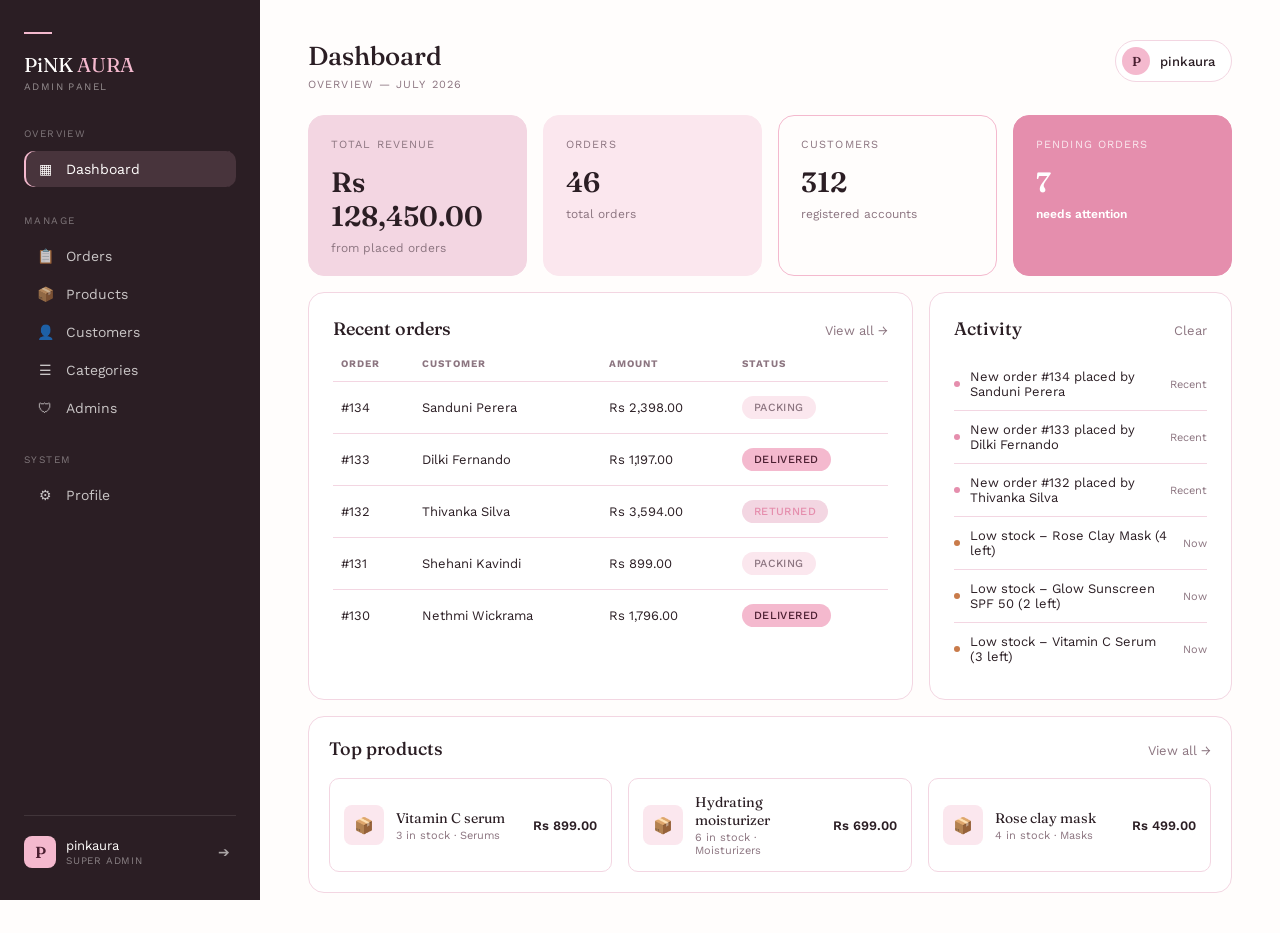
==== admin.html @ 8239e67b "Admin - Dashboard UI design" ====
<!DOCTYPE html>
<html lang="en">

<head>
    <meta charset="UTF-8">
    <meta name="viewport" content="width=device-width, initial-scale=1.0">
    <title>PiNK AURA — Admin Dashboard</title>
    <link rel="preconnect" href="https://fonts.googleapis.com">
    <link rel="preconnect" href="https://fonts.gstatic.com" crossorigin>
    <link
        href="https://fonts.googleapis.com/css2?family=Fraunces:ital,wght@0,400;0,500;0,600;1,400&family=Work+Sans:wght@400;500;600&display=swap"
        rel="stylesheet">
    <link rel="stylesheet" href="assets/css/style.css">
    <link rel="stylesheet" href="assets/css/admin.css">
</head>

<body class="admin-body">

    <div class="admin-layout">

        <!-- SIDEBAR -->
        <aside class="admin-sidebar">
            <div class="admin-brand">
                <span class="admin-mark"></span>
                <div class="admin-logo">PiNK <span>AURA</span></div>
                <div class="admin-logo-sub">Admin panel</div>
            </div>

            <nav class="admin-nav">
                <div class="admin-nav-group">
                    <p class="admin-nav-label">Overview</p>
                    <a href="admin.html" class="admin-nav-link active">
                        <span class="admin-nav-icon">&#9638;</span> Dashboard
                    </a>
                </div>

                <div class="admin-nav-group">
                    <p class="admin-nav-label">Manage</p>
                    <a href="#" class="admin-nav-link">
                        <span class="admin-nav-icon">&#128203;</span> Orders
                    </a>
                    <a href="#" class="admin-nav-link">
                        <span class="admin-nav-icon">&#128230;</span> Products
                    </a>
                    <a href="#" class="admin-nav-link">
                        <span class="admin-nav-icon">&#128100;</span> Customers
                    </a>
                    <a href="#" class="admin-nav-link">
                        <span class="admin-nav-icon">&#9776;</span> Categories
                    </a>
                    <a href="#" class="admin-nav-link">
                        <span class="admin-nav-icon">&#128737;</span> Admins
                    </a>
                </div>

                <div class="admin-nav-group">
                    <p class="admin-nav-label">System</p>
                    <a href="my-profile.html" class="admin-nav-link">
                        <span class="admin-nav-icon">&#9881;</span> Profile
                    </a>
                </div>
            </nav>

            <div class="admin-user">
                <div class="admin-avatar">P</div>
                <div class="admin-user-info">
                    <p class="admin-user-name">pinkaura</p>
                    <p class="admin-user-role">Super admin</p>
                </div>
                <button class="admin-logout" aria-label="Log out">&#10132;</button>
            </div>
        </aside>

        <!-- MAIN -->
        <main class="admin-main">

            <header class="admin-header">
                <div>
                    <h1 class="admin-title">Dashboard</h1>
                    <p class="admin-subtitle">Overview &mdash; July 2026</p>
                </div>
                <div class="admin-chip">
                    <span class="admin-chip-avatar">P</span>
                    <span class="admin-chip-name">pinkaura</span>
                </div>
            </header>

            <!-- STAT CARDS -->
            <section class="admin-stats">
                <div class="admin-stat-card admin-stat-revenue">
                    <p class="admin-stat-label">Total revenue</p>
                    <p class="admin-stat-value">Rs 128,450.00</p>
                    <p class="admin-stat-note">from placed orders</p>
                </div>
                <div class="admin-stat-card admin-stat-orders">
                    <p class="admin-stat-label">Orders</p>
                    <p class="admin-stat-value">46</p>
                    <p class="admin-stat-note">total orders</p>
                </div>
                <div class="admin-stat-card admin-stat-customers">
                    <p class="admin-stat-label">Customers</p>
                    <p class="admin-stat-value">312</p>
                    <p class="admin-stat-note">registered accounts</p>
                </div>
                <div class="admin-stat-card admin-stat-pending">
                    <p class="admin-stat-label">Pending orders</p>
                    <p class="admin-stat-value">7</p>
                    <p class="admin-stat-note admin-stat-note-alert">needs attention</p>
                </div>
            </section>

            <!-- ORDERS + ACTIVITY -->
            <section class="admin-panels">

                <div class="admin-panel admin-panel-orders">
                    <div class="admin-panel-head">
                        <h2>Recent orders</h2>
                        <a href="#" class="link">View all &rarr;</a>
                    </div>
                    <table class="admin-table">
                        <thead>
                            <tr>
                                <th>Order</th>
                                <th>Customer</th>
                                <th>Amount</th>
                                <th>Status</th>
                            </tr>
                        </thead>
                        <tbody>
                            <tr>
                                <td>#134</td>
                                <td>Sanduni Perera</td>
                                <td>Rs 2,398.00</td>
                                <td><span class="admin-badge admin-badge-packing">Packing</span></td>
                            </tr>
                            <tr>
                                <td>#133</td>
                                <td>Dilki Fernando</td>
                                <td>Rs 1,197.00</td>
                                <td><span class="admin-badge admin-badge-delivered">Delivered</span></td>
                            </tr>
                            <tr>
                                <td>#132</td>
                                <td>Thivanka Silva</td>
                                <td>Rs 3,594.00</td>
                                <td><span class="admin-badge admin-badge-returned">Returned</span></td>
                            </tr>
                            <tr>
                                <td>#131</td>
                                <td>Shehani Kavindi</td>
                                <td>Rs 899.00</td>
                                <td><span class="admin-badge admin-badge-packing">Packing</span></td>
                            </tr>
                            <tr>
                                <td>#130</td>
                                <td>Nethmi Wickrama</td>
                                <td>Rs 1,796.00</td>
                                <td><span class="admin-badge admin-badge-delivered">Delivered</span></td>
                            </tr>
                        </tbody>
                    </table>
                </div>

                <div class="admin-panel admin-panel-activity">
                    <div class="admin-panel-head">
                        <h2>Activity</h2>
                        <a href="#" class="link">Clear</a>
                    </div>
                    <ul class="admin-activity-list">
                        <li><span class="admin-dot"></span> New order #134 placed by Sanduni Perera <span
                                class="admin-time">Recent</span></li>
                        <li><span class="admin-dot"></span> New order #133 placed by Dilki Fernando <span
                                class="admin-time">Recent</span></li>
                        <li><span class="admin-dot"></span> New order #132 placed by Thivanka Silva <span
                                class="admin-time">Recent</span></li>
                        <li><span class="admin-dot admin-dot-alert"></span> Low stock &ndash; Rose Clay Mask (4 left)
                            <span class="admin-time">Now</span></li>
                        <li><span class="admin-dot admin-dot-alert"></span> Low stock &ndash; Glow Sunscreen SPF 50 (2
                            left) <span class="admin-time">Now</span></li>
                        <li><span class="admin-dot admin-dot-alert"></span> Low stock &ndash; Vitamin C Serum (3 left)
                            <span class="admin-time">Now</span></li>
                    </ul>
                </div>

            </section>

            <!-- TOP PRODUCTS -->
            <section class="admin-panel admin-panel-top-products" style="padding: 20px;">
                <div class="admin-panel-head">
                    <h2>Top products</h2>
                    <a href="#" class="link">View all &rarr;</a>
                </div>
                <div class="admin-top-products-row">
                    <div class="admin-top-product">
                        <div class="admin-thumb">&#128230;</div>
                        <div>
                            <p class="admin-tp-name">Vitamin C serum</p>
                            <p class="admin-tp-meta">3 in stock &middot; Serums</p>
                        </div>
                        <p class="admin-tp-price">Rs 899.00</p>
                    </div>
                    <div class="admin-top-product">
                        <div class="admin-thumb">&#128230;</div>
                        <div>
                            <p class="admin-tp-name">Hydrating moisturizer</p>
                            <p class="admin-tp-meta">6 in stock &middot; Moisturizers</p>
                        </div>
                        <p class="admin-tp-price">Rs 699.00</p>
                    </div>
                    <div class="admin-top-product">
                        <div class="admin-thumb">&#128230;</div>
                        <div>
                            <p class="admin-tp-name">Rose clay mask</p>
                            <p class="admin-tp-meta">4 in stock &middot; Masks</p>
                        </div>
                        <p class="admin-tp-price">Rs 499.00</p>
                    </div>
                </div>
            </section>

        </main>
    </div>

</body>

</html>
---- assets/css/style.css ----
/* ---------- DESIGN TOKENS (locked — do not change) ---------- */
:root {
    --font-display: 'Fraunces', serif;
    /* headlines, category names, product names */
    --font-body: 'Work Sans', sans-serif;
    /* body copy, labels, UI */

    --color-primary: #F4B9CE;
    /* core brand pink */
    --color-primary-strong: #E58EAD;
    /* deeper pink, hover/active */
    --color-secondary: #FBE7EE;
    /* pale blush, hover fills */
    --color-tertiary: #F3D6E2;
    /* dusty pink, borders/dividers */
    --color-background: #FFFDFC;
    /* near-white page bg */
    --color-surface: #FFFFFF;
    /* card surfaces */

    --color-text-primary: #2B1E24;
    --color-text-secondary: #8C7580;
    --color-text-on-primary: #4A1E30;

    /* -- layout helpers, not brand colors -- */
    --radius-card: 16px;
    --radius-pill: 999px;
    --radius-input: 10px;
}

/* ---------- RESET / BASE ---------- */
* {
    box-sizing: border-box;
}

html {
    scroll-behavior: smooth;
}

body {
    margin: 0;
    background: var(--color-background);
    color: var(--color-text-primary);
    font-family: var(--font-body);
    -webkit-font-smoothing: antialiased;
}

img {
    display: block;
    max-width: 100%;
}

a {
    color: inherit;
    text-decoration: none;
}

button {
    font-family: var(--font-body);
}

.wrap {
    max-width: 1200px;
    margin: 0 auto;
    padding: 0 40px;
}

section {
    padding: 64px 0;
}

/* ---------- TYPOGRAPHY ---------- */
h1,
h2,
h3 {
    font-family: var(--font-display);
    font-weight: 500;
    margin: 0;
}

.eyebrow {
    font-size: 12px;
    letter-spacing: 0.12em;
    text-transform: uppercase;
    color: var(--color-primary-strong);
    font-weight: 500;
    margin: 0 0 14px;
}

.section-title {
    font-family: var(--font-display);
    font-weight: 500;
    font-size: 28px;
    text-align: center;
    margin: 0 0 40px;
}

/* ---------- LINKS ---------- */
.link {
    font-size: 13px;
    color: var(--color-text-secondary);
}

.link:hover {
    color: var(--color-text-primary);
}

/* ---------- BUTTONS ---------- */
.btn {
    display: inline-flex;
    align-items: center;
    gap: 8px;
    font-family: var(--font-body);
    font-size: 14px;
    font-weight: 500;
    padding: 13px 26px;
    border-radius: var(--radius-pill);
    border: 1px solid var(--color-text-primary);
    background: var(--color-text-primary);
    color: #fff;
    cursor: pointer;
    transition: opacity .15s ease;
}

.btn:hover {
    opacity: 0.88;
}

.btn.outline {
    background: transparent;
    color: var(--color-text-primary);
    border: 1px solid var(--color-tertiary);
}

.btn.outline:hover {
    background: var(--color-secondary);
    opacity: 1;
}

.btn.small {
    padding: 9px 18px;
    font-size: 13px;
}

/* ---------- INPUTS & FORM FIELDS ---------- */
input[type="text"],
input[type="search"],
input[type="email"],
input[type="password"],
textarea,
select {
    width: 100%;
    font-family: var(--font-body);
    font-size: 14px;
    color: var(--color-text-primary);
    background: var(--color-surface);
    border: 1px solid var(--color-tertiary);
    border-radius: var(--radius-input);
    padding: 11px 16px;
    outline: none;
    transition: border-color .15s ease;
}

input::placeholder,
textarea::placeholder {
    color: var(--color-text-secondary);
}

input:focus,
textarea:focus,
select:focus {
    border-color: var(--color-primary-strong);
}

label {
    display: block;
    font-size: 12px;
    font-weight: 500;
    color: var(--color-text-secondary);
    margin-bottom: 6px;
}

/* Search bar component — used in nav and shop/category filter rows */
.search-bar {
    display: flex;
    align-items: center;
    gap: 10px;
    background: var(--color-surface);
    border: 1px solid var(--color-tertiary);
    border-radius: var(--radius-pill);
    padding: 8px 16px;
    max-width: 320px;
}

.search-bar .icon {
    font-size: 14px;
    color: var(--color-text-secondary);
    flex-shrink: 0;
}

.search-bar input {
    border: none;
    background: transparent;
    padding: 4px 0;
    flex: 1;
}

.search-bar input:focus {
    border: none;
}

/* ---------- PILLS / TAGS ---------- */
.pill {
    display: inline-flex;
    align-items: center;
    font-size: 12px;
    font-weight: 500;
    padding: 6px 14px;
    border-radius: var(--radius-pill);
    border: 1px solid var(--color-tertiary);
    color: var(--color-text-secondary);
    background: var(--color-surface);
}

.pill.active {
    border-color: var(--color-primary-strong);
    color: var(--color-text-on-primary);
    background: var(--color-secondary);
}

/* ---------- HEADER / NAV (shared across all pages) ---------- */
nav.top {
    display: flex;
    align-items: center;
    justify-content: space-between;
    padding: 22px 40px;
    border-bottom: 1px solid var(--color-tertiary);
    background: var(--color-background);
}

.logo {
    font-family: var(--font-display);
    font-size: 22px;
}

.logo span {
    color: var(--color-primary-strong);
}

.nav-links {
    display: flex;
    gap: 32px;
    font-size: 14px;
}

.nav-links a.active {
    border-bottom: 2px solid var(--color-primary-strong);
    padding-bottom: 4px;
}

.nav-icons {
    display: flex;
    align-items: center;
    gap: 20px;
}

.icon-btn {
    width: 34px;
    height: 34px;
    border-radius: 50%;
    display: flex;
    align-items: center;
    justify-content: center;
    border: 1px solid var(--color-tertiary);
    font-size: 14px;
    position: relative;
    background: none;
    cursor: pointer;
    color: var(--color-text-primary);
}

.icon-btn:hover {
    background: var(--color-secondary);
}

.cart-count {
    position: absolute;
    top: -4px;
    right: -4px;
    background: var(--color-text-primary);
    color: #fff;
    font-size: 9px;
    width: 16px;
    height: 16px;
    border-radius: 50%;
    display: flex;
    align-items: center;
    justify-content: center;
}

/* ---------- FOOTER (shared across all pages) ---------- */
footer {
    border-top: 1px solid var(--color-tertiary);
    padding: 40px 0;
    text-align: center;
    font-size: 12px;
    color: var(--color-text-secondary);
}

footer .logo {
    margin-bottom: 8px;
}

/* ---------- SHARED RESPONSIVE RULES ---------- */
@media (max-width:900px) {
    .wrap {
        padding: 0 20px;
    }

    .nav-links {
        display: none;
    }
}
---- assets/css/admin.css ----
.admin-body{
  background:var(--color-background);
}

.admin-layout{
  display:block; 
}

/* ---------- SIDEBAR ---------- */
.admin-sidebar{
  position:fixed;
  top:0;left:0;bottom:0;
  width:260px;
  overflow-y:auto;
  background:var(--color-text-primary);
  color:var(--color-background);
  display:flex;
  flex-direction:column;
  padding:32px 24px;
  z-index:10;
}

.admin-brand{margin-bottom:36px;}
.admin-mark{
  display:block;
  width:28px;height:2px;
  background:var(--color-primary);
  margin-bottom:18px;
}
.admin-logo{
  font-family:var(--font-display);
  font-size:20px;
  color:var(--color-background);
}
.admin-logo span{color:var(--color-primary);}
.admin-logo-sub{
  font-size:10px;
  letter-spacing:0.14em;
  text-transform:uppercase;
  color:rgba(255,253,252,0.5);
  margin-top:4px;
}

.admin-nav{flex:1;}
.admin-nav-group{margin-bottom:28px;}
.admin-nav-label{
  font-size:10px;
  letter-spacing:0.14em;
  text-transform:uppercase;
  color:rgba(255,253,252,0.4);
  margin:0 0 12px;
}
.admin-nav-link{
  display:flex;align-items:center;gap:12px;
  font-size:14px;
  color:rgba(255,253,252,0.75);
  padding:10px 12px;
  border-radius:var(--radius-input);
  margin-bottom:2px;
  transition:background .15s ease, color .15s ease;
}
.admin-nav-icon{font-size:14px;width:18px;text-align:center;flex-shrink:0;}
.admin-nav-link:hover{
  background:rgba(255,253,252,0.06);
  color:var(--color-background);
}
.admin-nav-link.active{
  background:rgba(244,185,206,0.14);
  color:var(--color-background);
  box-shadow:inset 2px 0 0 var(--color-primary);
}

.admin-user{
  display:flex;align-items:center;gap:10px;
  padding-top:20px;
  border-top:1px solid rgba(255,253,252,0.1);
}
.admin-avatar{
  width:32px;height:32px;border-radius:8px;
  background:var(--color-primary);
  color:var(--color-text-on-primary);
  font-family:var(--font-display);font-weight:600;
  display:flex;align-items:center;justify-content:center;
  flex-shrink:0;
}
.admin-user-info{flex:1;}
.admin-user-name{font-size:13px;margin:0;color:var(--color-background);}
.admin-user-role{
  font-size:10px;letter-spacing:0.08em;text-transform:uppercase;
  margin:2px 0 0;color:rgba(255,253,252,0.45);
}
.admin-logout{
  background:none;border:none;color:rgba(255,253,252,0.6);
  cursor:pointer;font-size:14px;
}
.admin-logout:hover{color:var(--color-primary);}

/* ---------- MAIN ---------- */
.admin-main{
  margin-left:260px;
  padding:40px 48px;
}

.admin-main section{
  padding:0;
}

.admin-header{
  display:flex;align-items:flex-start;justify-content:space-between;
  margin-bottom:24px;
}
.admin-title{font-size:26px;}
.admin-subtitle{
  font-size:11px;letter-spacing:0.1em;text-transform:uppercase;
  color:var(--color-text-secondary);margin:6px 0 0;
}
.admin-chip{
  display:flex;align-items:center;gap:10px;
  background:var(--color-surface);
  border:1px solid var(--color-tertiary);
  border-radius:var(--radius-pill);
  padding:6px 16px 6px 6px;
}
.admin-chip-avatar{
  width:28px;height:28px;border-radius:50%;
  background:var(--color-primary);
  color:var(--color-text-on-primary);
  font-family:var(--font-display);font-weight:600;font-size:13px;
  display:flex;align-items:center;justify-content:center;
}
.admin-chip-name{font-size:13px;font-weight:500;}

.admin-header-actions{display:flex;gap:12px;}

/* ---------- STAT CARDS ---------- */
.admin-stats{
  display:grid;grid-template-columns:repeat(4, 1fr);gap:16px;
  margin-bottom:16px;
}
.admin-stat-card{
  background:var(--color-surface);
  border:1px solid var(--color-tertiary);
  border-radius:var(--radius-card);
  padding:22px 22px 20px;
}
.admin-stat-label{
  font-size:11px;letter-spacing:0.1em;text-transform:uppercase;
  color:var(--color-text-secondary);margin:0 0 14px;
}
.admin-stat-value{
  font-family:var(--font-display);font-size:28px;font-weight:600;
  margin:0 0 8px;
}
.admin-stat-note{font-size:12px;color:var(--color-text-secondary);margin:0;}
.admin-stat-note-alert{color:var(--color-primary-strong);font-weight:500;}

.admin-stat-revenue{
  background:var(--color-tertiary);
  border-color:var(--color-tertiary);
}
.admin-stat-orders{
  background:var(--color-secondary);
  border-color:var(--color-secondary);
}
.admin-stat-customers{
  background:var(--color-background);
  border:1px solid var(--color-primary);
}
.admin-stat-pending{
  background:var(--color-primary-strong);
  border-color:var(--color-primary-strong);
  color:#fff;
}
.admin-stat-pending .admin-stat-label,
.admin-stat-pending .admin-stat-note{color:rgba(255,255,255,0.8);}
.admin-stat-pending .admin-stat-note-alert{color:#fff;font-weight:600;}

/* ---------- PANELS (orders + activity) ---------- */
.admin-panels{
  display:grid;grid-template-columns:2fr 1fr;gap:16px;
  margin-bottom:16px;
}
.admin-panel{
  background:var(--color-surface);
  border:1px solid var(--color-tertiary);
  border-radius:var(--radius-card);
  padding:24px;
}
.admin-panel-head{
  display:flex;align-items:baseline;justify-content:space-between;
  margin-bottom:18px;
}
.admin-panel-head h2{font-size:18px;}

/* ---------- TABLE ---------- */
.admin-table{width:100%;border-collapse:collapse;font-size:13px;}
.admin-table th{
  text-align:left;
  font-size:10px;letter-spacing:0.1em;text-transform:uppercase;
  color:var(--color-text-secondary);
  padding:0 8px 12px;
  border-bottom:1px solid var(--color-tertiary);
}
.admin-table td{
  padding:14px 8px;
  border-bottom:1px solid var(--color-tertiary);
}
.admin-table tr:last-child td{border-bottom:none;}

/* ---------- STATUS BADGES ---------- */
.admin-badge{
  display:inline-block;
  font-size:11px;font-weight:500;letter-spacing:0.04em;text-transform:uppercase;
  padding:5px 12px;border-radius:var(--radius-pill);
}
.admin-badge-packing{background:var(--color-secondary);color:var(--color-text-secondary);}
.admin-badge-delivered{background:var(--color-primary);color:var(--color-text-on-primary);}
.admin-badge-returned{background:var(--color-tertiary);color:var(--color-primary-strong);}

/* ---------- ACTIVITY FEED ---------- */
.admin-activity-list{list-style:none;margin:0;padding:0;}
.admin-activity-list li{
  display:flex;align-items:center;gap:10px;
  font-size:13px;padding:11px 0;
  border-bottom:1px solid var(--color-tertiary);
}
.admin-activity-list li:last-child{border-bottom:none;}
.admin-dot{
  width:6px;height:6px;border-radius:50%;
  background:var(--color-primary-strong);flex-shrink:0;
}
.admin-dot-alert{background:#C97B4A;} /* muted amber, alert-only accent */
.admin-time{
  margin-left:auto;font-size:11px;color:var(--color-text-secondary);flex-shrink:0;
}

/* ---------- TOP PRODUCTS ---------- */
.admin-panel-top-products{margin-top:0;}
.admin-top-products-row{
  display:grid;grid-template-columns:repeat(3, 1fr);gap:16px;
}
.admin-top-product{
  display:flex;align-items:center;gap:12px;
  padding:14px;border:1px solid var(--color-tertiary);border-radius:var(--radius-input);
}
.admin-thumb{
  width:40px;height:40px;border-radius:8px;
  background:var(--color-secondary);
  display:flex;align-items:center;justify-content:center;
  font-size:16px;flex-shrink:0;
}
.admin-tp-name{font-family:var(--font-display);font-size:14px;margin:0 0 2px;}
.admin-tp-meta{font-size:11px;color:var(--color-text-secondary);margin:0;}
.admin-tp-price{
  margin-left:auto;font-size:13px;font-weight:600;white-space:nowrap;
}

/* ---------- RESPONSIVE ---------- */
@media (max-width:1100px){
  .admin-stats{grid-template-columns:repeat(2, 1fr);}
  .admin-panels{grid-template-columns:1fr;}
  .admin-top-products-row{grid-template-columns:1fr;}
}

@media (max-width:800px){
  .admin-layout{grid-template-columns:1fr;}
  .admin-sidebar{
    position:static;
    flex-direction:row;flex-wrap:wrap;align-items:center;
    padding:16px 20px;gap:16px;
    width:100%;
  }
  .admin-main{margin-left:0;padding:24px 20px;}.admin-sidebar{
    flex-direction:row;flex-wrap:wrap;align-items:center;
    padding:16px 20px;gap:16px;
  }
  .admin-brand{margin-bottom:0;}
  .admin-nav{display:none;} /* mobile: sidebar collapses to a top bar; a menu toggle can be wired in later */
  .admin-user{border-top:none;padding-top:0;margin-left:auto;}
  .admin-header{flex-direction:column;align-items:flex-start;gap:16px;}
  .admin-stats{grid-template-columns:1fr 1fr;}
}
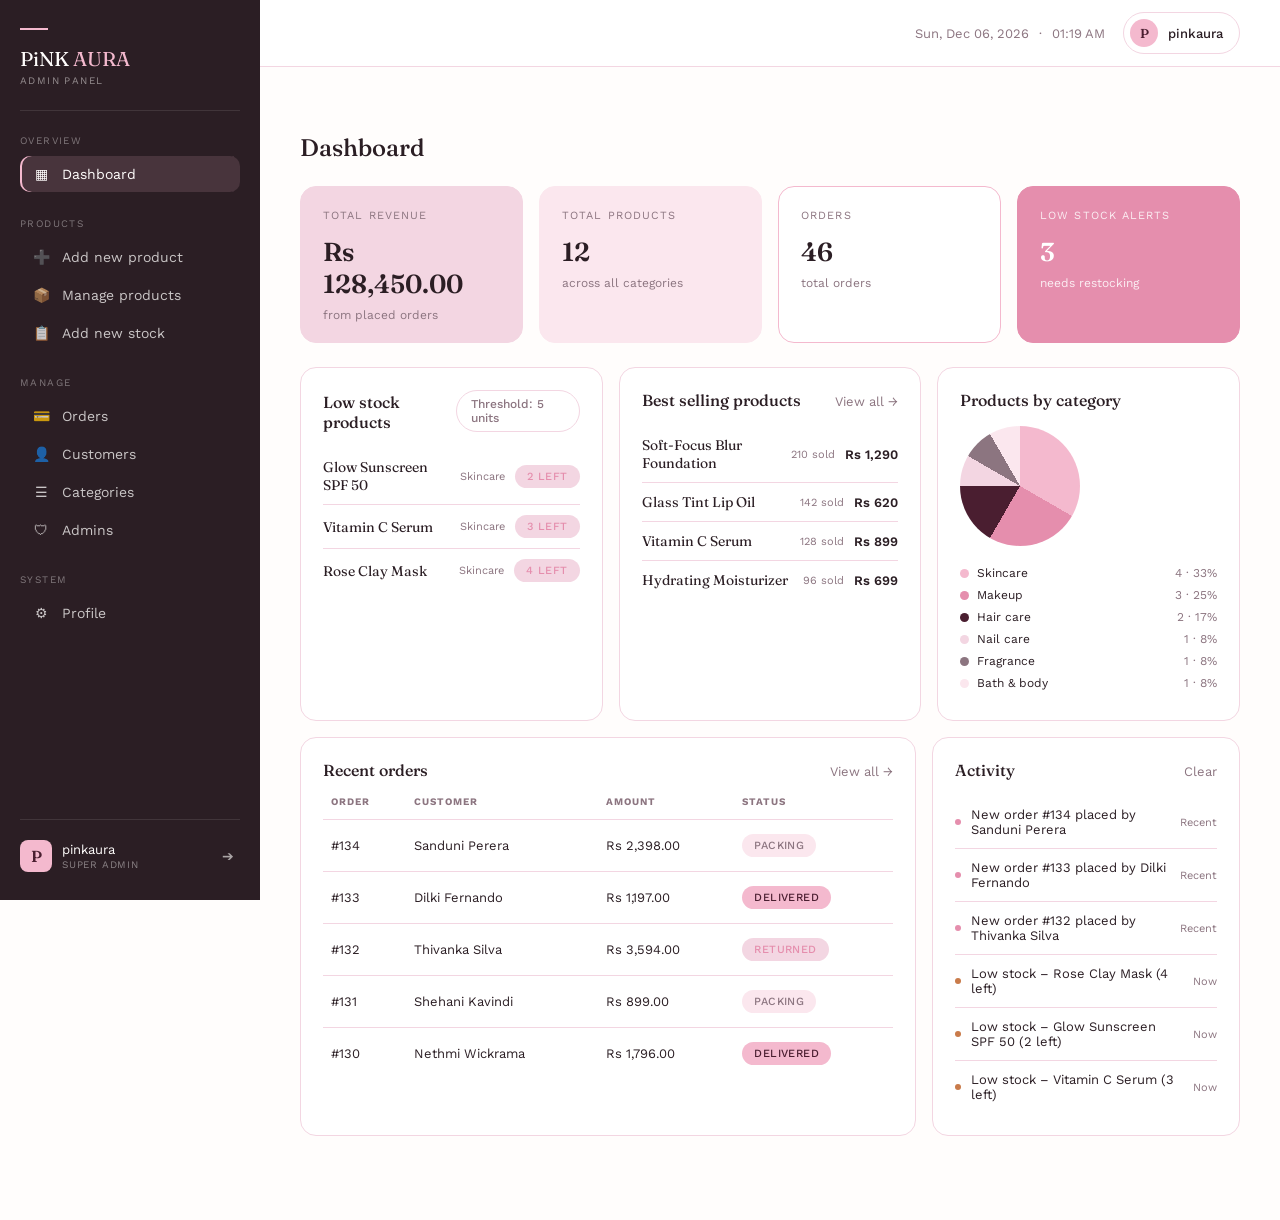
==== commit 37b48760: "Admin dashboard UI updated" ====
--- a/admin.html
+++ b/admin.html
@@ -1,226 +1,491 @@
 <!DOCTYPE html>
 <html lang="en">
-
 <head>
-    <meta charset="UTF-8">
-    <meta name="viewport" content="width=device-width, initial-scale=1.0">
-    <title>PiNK AURA — Admin Dashboard</title>
-    <link rel="preconnect" href="https://fonts.googleapis.com">
-    <link rel="preconnect" href="https://fonts.gstatic.com" crossorigin>
-    <link
-        href="https://fonts.googleapis.com/css2?family=Fraunces:ital,wght@0,400;0,500;0,600;1,400&family=Work+Sans:wght@400;500;600&display=swap"
-        rel="stylesheet">
-    <link rel="stylesheet" href="assets/css/style.css">
-    <link rel="stylesheet" href="assets/css/admin.css">
+<meta charset="UTF-8">
+<meta name="viewport" content="width=device-width, initial-scale=1.0">
+<title>PiNK AURA — Admin</title>
+<link rel="preconnect" href="https://fonts.googleapis.com">
+<link rel="preconnect" href="https://fonts.gstatic.com" crossorigin>
+<link href="https://fonts.googleapis.com/css2?family=Fraunces:ital,wght@0,400;0,500;0,600;1,400&family=Work+Sans:wght@400;500;600&display=swap" rel="stylesheet">
+<link rel="stylesheet" href="assets/css/style.css">
+<link rel="stylesheet" href="assets/css/admin.css">
 </head>
-
 <body class="admin-body">
 
-    <div class="admin-layout">
-
-        <!-- SIDEBAR -->
-        <aside class="admin-sidebar">
-            <div class="admin-brand">
-                <span class="admin-mark"></span>
-                <div class="admin-logo">PiNK <span>AURA</span></div>
-                <div class="admin-logo-sub">Admin panel</div>
-            </div>
-
-            <nav class="admin-nav">
-                <div class="admin-nav-group">
-                    <p class="admin-nav-label">Overview</p>
-                    <a href="admin.html" class="admin-nav-link active">
-                        <span class="admin-nav-icon">&#9638;</span> Dashboard
-                    </a>
-                </div>
-
-                <div class="admin-nav-group">
-                    <p class="admin-nav-label">Manage</p>
-                    <a href="#" class="admin-nav-link">
-                        <span class="admin-nav-icon">&#128203;</span> Orders
-                    </a>
-                    <a href="#" class="admin-nav-link">
-                        <span class="admin-nav-icon">&#128230;</span> Products
-                    </a>
-                    <a href="#" class="admin-nav-link">
-                        <span class="admin-nav-icon">&#128100;</span> Customers
-                    </a>
-                    <a href="#" class="admin-nav-link">
-                        <span class="admin-nav-icon">&#9776;</span> Categories
-                    </a>
-                    <a href="#" class="admin-nav-link">
-                        <span class="admin-nav-icon">&#128737;</span> Admins
-                    </a>
-                </div>
-
-                <div class="admin-nav-group">
-                    <p class="admin-nav-label">System</p>
-                    <a href="my-profile.html" class="admin-nav-link">
-                        <span class="admin-nav-icon">&#9881;</span> Profile
-                    </a>
-                </div>
-            </nav>
-
-            <div class="admin-user">
-                <div class="admin-avatar">P</div>
-                <div class="admin-user-info">
-                    <p class="admin-user-name">pinkaura</p>
-                    <p class="admin-user-role">Super admin</p>
-                </div>
-                <button class="admin-logout" aria-label="Log out">&#10132;</button>
-            </div>
-        </aside>
-
-        <!-- MAIN -->
-        <main class="admin-main">
-
-            <header class="admin-header">
-                <div>
-                    <h1 class="admin-title">Dashboard</h1>
-                    <p class="admin-subtitle">Overview &mdash; July 2026</p>
-                </div>
-                <div class="admin-chip">
+<div class="admin-layout">
+
+  <!-- SIDEBAR -->
+  <aside class="admin-sidebar">
+    <div class="admin-brand">
+      <span class="admin-mark"></span>
+      <div class="admin-logo">PiNK <span>AURA</span></div>
+      <div class="admin-logo-sub">Admin panel</div>
+    </div>
+
+    <nav class="admin-nav">
+      <div class="admin-nav-group">
+        <p class="admin-nav-label">Overview</p>
+        <button class="admin-nav-link active" data-section="dashboard">
+          <span class="admin-nav-icon">&#9638;</span> Dashboard
+        </button>
+      </div>
+
+      <div class="admin-nav-group">
+        <p class="admin-nav-label">Products</p>
+        <button class="admin-nav-link" data-section="product-add">
+          <span class="admin-nav-icon">&#10133;</span> Add new product
+        </button>
+        <button class="admin-nav-link" data-section="product-manage">
+          <span class="admin-nav-icon">&#128230;</span> Manage products
+        </button>
+        <button class="admin-nav-link" data-section="stock-add">
+          <span class="admin-nav-icon">&#128203;</span> Add new stock
+        </button>
+      </div>
+
+      <div class="admin-nav-group">
+        <p class="admin-nav-label">Manage</p>
+        <button class="admin-nav-link" data-section="orders">
+          <span class="admin-nav-icon">&#128179;</span> Orders
+        </button>
+        <button class="admin-nav-link" data-section="customers">
+          <span class="admin-nav-icon">&#128100;</span> Customers
+        </button>
+        <button class="admin-nav-link" data-section="categories">
+          <span class="admin-nav-icon">&#9776;</span> Categories
+        </button>
+        <button class="admin-nav-link" data-section="admins">
+          <span class="admin-nav-icon">&#128737;</span> Admins
+        </button>
+      </div>
+
+      <div class="admin-nav-group">
+        <p class="admin-nav-label">System</p>
+        <button class="admin-nav-link" data-section="profile">
+          <span class="admin-nav-icon">&#9881;</span> Profile
+        </button>
+      </div>
+    </nav>
+
+    <div class="admin-user">
+      <div class="admin-avatar">P</div>
+      <div class="admin-user-info">
+        <p class="admin-user-name">pinkaura</p>
+        <p class="admin-user-role">Super admin</p>
+      </div>
+      <button class="admin-logout" aria-label="Log out">&#10132;</button>
+    </div>
+  </aside>
+
+  <!-- MAIN -->
+  <div class="admin-content-wrap">
+
+    <!-- TOPBAR -->
+    <header class="admin-topbar">
+      <div class="admin-topbar-right">
+        <div class="admin-datetime">
+          <span id="adminDate">&mdash;</span>
+          <span class="admin-dot-sep">&middot;</span>
+          <span id="adminTime">&mdash;</span>
+        </div>
+        <div class="admin-chip">
                     <span class="admin-chip-avatar">P</span>
                     <span class="admin-chip-name">pinkaura</span>
                 </div>
-            </header>
-
-            <!-- STAT CARDS -->
-            <section class="admin-stats">
-                <div class="admin-stat-card admin-stat-revenue">
-                    <p class="admin-stat-label">Total revenue</p>
-                    <p class="admin-stat-value">Rs 128,450.00</p>
-                    <p class="admin-stat-note">from placed orders</p>
-                </div>
-                <div class="admin-stat-card admin-stat-orders">
-                    <p class="admin-stat-label">Orders</p>
-                    <p class="admin-stat-value">46</p>
-                    <p class="admin-stat-note">total orders</p>
-                </div>
-                <div class="admin-stat-card admin-stat-customers">
-                    <p class="admin-stat-label">Customers</p>
-                    <p class="admin-stat-value">312</p>
-                    <p class="admin-stat-note">registered accounts</p>
-                </div>
-                <div class="admin-stat-card admin-stat-pending">
-                    <p class="admin-stat-label">Pending orders</p>
-                    <p class="admin-stat-value">7</p>
-                    <p class="admin-stat-note admin-stat-note-alert">needs attention</p>
-                </div>
-            </section>
-
-            <!-- ORDERS + ACTIVITY -->
-            <section class="admin-panels">
-
-                <div class="admin-panel admin-panel-orders">
-                    <div class="admin-panel-head">
-                        <h2>Recent orders</h2>
-                        <a href="#" class="link">View all &rarr;</a>
-                    </div>
-                    <table class="admin-table">
-                        <thead>
-                            <tr>
-                                <th>Order</th>
-                                <th>Customer</th>
-                                <th>Amount</th>
-                                <th>Status</th>
-                            </tr>
-                        </thead>
-                        <tbody>
-                            <tr>
-                                <td>#134</td>
-                                <td>Sanduni Perera</td>
-                                <td>Rs 2,398.00</td>
-                                <td><span class="admin-badge admin-badge-packing">Packing</span></td>
-                            </tr>
-                            <tr>
-                                <td>#133</td>
-                                <td>Dilki Fernando</td>
-                                <td>Rs 1,197.00</td>
-                                <td><span class="admin-badge admin-badge-delivered">Delivered</span></td>
-                            </tr>
-                            <tr>
-                                <td>#132</td>
-                                <td>Thivanka Silva</td>
-                                <td>Rs 3,594.00</td>
-                                <td><span class="admin-badge admin-badge-returned">Returned</span></td>
-                            </tr>
-                            <tr>
-                                <td>#131</td>
-                                <td>Shehani Kavindi</td>
-                                <td>Rs 899.00</td>
-                                <td><span class="admin-badge admin-badge-packing">Packing</span></td>
-                            </tr>
-                            <tr>
-                                <td>#130</td>
-                                <td>Nethmi Wickrama</td>
-                                <td>Rs 1,796.00</td>
-                                <td><span class="admin-badge admin-badge-delivered">Delivered</span></td>
-                            </tr>
-                        </tbody>
-                    </table>
-                </div>
-
-                <div class="admin-panel admin-panel-activity">
-                    <div class="admin-panel-head">
-                        <h2>Activity</h2>
-                        <a href="#" class="link">Clear</a>
-                    </div>
-                    <ul class="admin-activity-list">
-                        <li><span class="admin-dot"></span> New order #134 placed by Sanduni Perera <span
-                                class="admin-time">Recent</span></li>
-                        <li><span class="admin-dot"></span> New order #133 placed by Dilki Fernando <span
-                                class="admin-time">Recent</span></li>
-                        <li><span class="admin-dot"></span> New order #132 placed by Thivanka Silva <span
-                                class="admin-time">Recent</span></li>
-                        <li><span class="admin-dot admin-dot-alert"></span> Low stock &ndash; Rose Clay Mask (4 left)
-                            <span class="admin-time">Now</span></li>
-                        <li><span class="admin-dot admin-dot-alert"></span> Low stock &ndash; Glow Sunscreen SPF 50 (2
-                            left) <span class="admin-time">Now</span></li>
-                        <li><span class="admin-dot admin-dot-alert"></span> Low stock &ndash; Vitamin C Serum (3 left)
-                            <span class="admin-time">Now</span></li>
-                    </ul>
-                </div>
-
-            </section>
-
-            <!-- TOP PRODUCTS -->
-            <section class="admin-panel admin-panel-top-products" style="padding: 20px;">
-                <div class="admin-panel-head">
-                    <h2>Top products</h2>
-                    <a href="#" class="link">View all &rarr;</a>
-                </div>
-                <div class="admin-top-products-row">
-                    <div class="admin-top-product">
-                        <div class="admin-thumb">&#128230;</div>
-                        <div>
-                            <p class="admin-tp-name">Vitamin C serum</p>
-                            <p class="admin-tp-meta">3 in stock &middot; Serums</p>
-                        </div>
-                        <p class="admin-tp-price">Rs 899.00</p>
-                    </div>
-                    <div class="admin-top-product">
-                        <div class="admin-thumb">&#128230;</div>
-                        <div>
-                            <p class="admin-tp-name">Hydrating moisturizer</p>
-                            <p class="admin-tp-meta">6 in stock &middot; Moisturizers</p>
-                        </div>
-                        <p class="admin-tp-price">Rs 699.00</p>
-                    </div>
-                    <div class="admin-top-product">
-                        <div class="admin-thumb">&#128230;</div>
-                        <div>
-                            <p class="admin-tp-name">Rose clay mask</p>
-                            <p class="admin-tp-meta">4 in stock &middot; Masks</p>
-                        </div>
-                        <p class="admin-tp-price">Rs 499.00</p>
-                    </div>
-                </div>
-            </section>
-
-        </main>
+      </div>
+    </header>
+
+    <main class="admin-main">
+
+      <!-- ================= DASHBOARD ================= -->
+      <section class="content-section active" id="section-dashboard">
+        <h1 class="admin-page-title">Dashboard</h1>
+
+        <div class="admin-stats">
+          <div class="admin-stat-card stat-a">
+            <p class="admin-stat-label">Total revenue</p>
+            <p class="admin-stat-value">Rs 128,450.00</p>
+            <p class="admin-stat-note">from placed orders</p>
+          </div>
+          <div class="admin-stat-card stat-b">
+            <p class="admin-stat-label">Total products</p>
+            <p class="admin-stat-value" id="statProductCount">0</p>
+            <p class="admin-stat-note">across all categories</p>
+          </div>
+          <div class="admin-stat-card stat-c">
+            <p class="admin-stat-label">Orders</p>
+            <p class="admin-stat-value">46</p>
+            <p class="admin-stat-note">total orders</p>
+          </div>
+          <div class="admin-stat-card stat-d">
+            <p class="admin-stat-label">Low stock alerts</p>
+            <p class="admin-stat-value" id="statLowStockCount">0</p>
+            <p class="admin-stat-note">needs restocking</p>
+          </div>
+        </div>
+
+        <div class="admin-panels">
+          <div class="admin-panel">
+            <div class="admin-panel-head">
+              <h2>Low stock products</h2>
+              <span class="pill">Threshold: 5 units</span>
+            </div>
+            <ul class="admin-mini-list" id="lowStockList"></ul>
+          </div>
+
+          <div class="admin-panel">
+            <div class="admin-panel-head">
+              <h2>Best selling products</h2>
+              <span class="link">View all &rarr;</span>
+            </div>
+            <ul class="admin-mini-list" id="bestSellerList"></ul>
+          </div>
+
+          <div class="admin-panel admin-panel-pie">
+            <div class="admin-panel-head">
+              <h2>Products by category</h2>
+            </div>
+            <div class="pie-wrap">
+              <div class="pie-chart" id="pieChart"></div>
+              <div class="pie-legend" id="pieLegend"></div>
+            </div>
+          </div>
+        </div>
+
+        <div class="admin-panels-secondary">
+          <div class="admin-panel admin-panel-orders">
+            <div class="admin-panel-head">
+              <h2>Recent orders</h2>
+              <a href="#" class="link">View all &rarr;</a>
+            </div>
+            <table class="admin-table">
+              <thead>
+                <tr><th>Order</th><th>Customer</th><th>Amount</th><th>Status</th></tr>
+              </thead>
+              <tbody>
+                <tr>
+                  <td>#134</td><td>Sanduni Perera</td><td>Rs 2,398.00</td>
+                  <td><span class="admin-badge admin-badge-packing">Packing</span></td>
+                </tr>
+                <tr>
+                  <td>#133</td><td>Dilki Fernando</td><td>Rs 1,197.00</td>
+                  <td><span class="admin-badge admin-badge-delivered">Delivered</span></td>
+                </tr>
+                <tr>
+                  <td>#132</td><td>Thivanka Silva</td><td>Rs 3,594.00</td>
+                  <td><span class="admin-badge admin-badge-returned">Returned</span></td>
+                </tr>
+                <tr>
+                  <td>#131</td><td>Shehani Kavindi</td><td>Rs 899.00</td>
+                  <td><span class="admin-badge admin-badge-packing">Packing</span></td>
+                </tr>
+                <tr>
+                  <td>#130</td><td>Nethmi Wickrama</td><td>Rs 1,796.00</td>
+                  <td><span class="admin-badge admin-badge-delivered">Delivered</span></td>
+                </tr>
+              </tbody>
+            </table>
+          </div>
+
+          <div class="admin-panel admin-panel-activity">
+            <div class="admin-panel-head">
+              <h2>Activity</h2>
+              <a href="#" class="link">Clear</a>
+            </div>
+            <ul class="admin-activity-list">
+              <li><span class="admin-dot"></span> New order #134 placed by Sanduni Perera <span class="admin-time">Recent</span></li>
+              <li><span class="admin-dot"></span> New order #133 placed by Dilki Fernando <span class="admin-time">Recent</span></li>
+              <li><span class="admin-dot"></span> New order #132 placed by Thivanka Silva <span class="admin-time">Recent</span></li>
+              <li><span class="admin-dot admin-dot-alert"></span> Low stock &ndash; Rose Clay Mask (4 left) <span class="admin-time">Now</span></li>
+              <li><span class="admin-dot admin-dot-alert"></span> Low stock &ndash; Glow Sunscreen SPF 50 (2 left) <span class="admin-time">Now</span></li>
+              <li><span class="admin-dot admin-dot-alert"></span> Low stock &ndash; Vitamin C Serum (3 left) <span class="admin-time">Now</span></li>
+            </ul>
+          </div>
+        </div>
+      </section>
+
+      <!-- ================= ADD NEW PRODUCT ================= -->
+      <section class="content-section" id="section-product-add">
+        <h1 class="admin-page-title">Add new product</h1>
+        <div class="admin-panel admin-form-panel">
+          <form onsubmit="event.preventDefault();">
+            <div class="form-row">
+              <div class="form-field">
+                <label for="pName">Product name</label>
+                <input type="text" id="pName" placeholder="e.g. Vitamin C Serum">
+              </div>
+              <div class="form-field">
+                <label for="pCategory">Category</label>
+                <select id="pCategory">
+                  <option>Skincare</option>
+                  <option>Makeup</option>
+                  <option>Hair care</option>
+                  <option>Nail care</option>
+                  <option>Fragrance</option>
+                  <option>Bath &amp; body</option>
+                </select>
+              </div>
+            </div>
+            <div class="form-row">
+              <div class="form-field">
+                <label for="pPrice">Price (Rs)</label>
+                <input type="text" id="pPrice" placeholder="899">
+              </div>
+              <div class="form-field">
+                <label for="pStock">Initial stock</label>
+                <input type="text" id="pStock" placeholder="20">
+              </div>
+            </div>
+            <div class="form-field">
+              <label for="pDesc">Description</label>
+              <textarea id="pDesc" rows="4" placeholder="Short product description..."></textarea>
+            </div>
+            <div class="form-field">
+              <label for="pImage">Product image</label>
+              <input type="text" id="pImage" placeholder="Upload not wired yet — paste an image URL for now">
+            </div>
+            <button type="submit" class="btn">Save product</button>
+          </form>
+        </div>
+      </section>
+
+      <!-- ================= MANAGE PRODUCTS ================= -->
+      <section class="content-section" id="section-product-manage">
+        <h1 class="admin-page-title">Manage products</h1>
+        <div class="admin-panel">
+          <table class="admin-table">
+            <thead>
+              <tr><th>Product</th><th>Category</th><th>Price</th><th>Stock</th><th>Actions</th></tr>
+            </thead>
+            <tbody id="manageProductsBody"></tbody>
+          </table>
+        </div>
+      </section>
+
+      <!-- ================= ADD NEW STOCK ================= -->
+      <section class="content-section" id="section-stock-add">
+        <h1 class="admin-page-title">Add new stock</h1>
+        <div class="admin-panel admin-form-panel">
+          <form onsubmit="event.preventDefault(); document.getElementById('stockConfirm').style.display='block';">
+            <div class="form-field">
+              <label for="stockProduct">Product</label>
+              <select id="stockProduct"></select>
+            </div>
+            <div class="form-field">
+              <label for="stockQty">Quantity to add</label>
+              <input type="text" id="stockQty" placeholder="e.g. 25">
+            </div>
+            <button type="submit" class="btn">Update stock</button>
+            <p class="form-confirm" id="stockConfirm">Stock updated &mdash; not yet connected to a backend, this is a UI stub.</p>
+          </form>
+        </div>
+      </section>
+
+      <!-- ================= ORDERS ================= -->
+      <section class="content-section" id="section-orders">
+        <h1 class="admin-page-title">Orders</h1>
+        <div class="admin-panel">
+          <table class="admin-table">
+            <thead><tr><th>Order</th><th>Customer</th><th>Amount</th><th>Status</th></tr></thead>
+            <tbody>
+              <tr><td>#134</td><td>Sanduni Perera</td><td>Rs 2,398.00</td><td><span class="admin-badge admin-badge-packing">Packing</span></td></tr>
+              <tr><td>#133</td><td>Dilki Fernando</td><td>Rs 1,197.00</td><td><span class="admin-badge admin-badge-delivered">Delivered</span></td></tr>
+              <tr><td>#132</td><td>Thivanka Silva</td><td>Rs 3,594.00</td><td><span class="admin-badge admin-badge-returned">Returned</span></td></tr>
+              <tr><td>#131</td><td>Shehani Kavindi</td><td>Rs 899.00</td><td><span class="admin-badge admin-badge-packing">Packing</span></td></tr>
+              <tr><td>#130</td><td>Nethmi Wickrama</td><td>Rs 1,796.00</td><td><span class="admin-badge admin-badge-delivered">Delivered</span></td></tr>
+            </tbody>
+          </table>
+        </div>
+      </section>
+
+      <!-- ================= CUSTOMERS ================= -->
+      <section class="content-section" id="section-customers">
+        <h1 class="admin-page-title">Customers</h1>
+        <div class="admin-panel">
+          <table class="admin-table">
+            <thead><tr><th>Name</th><th>Email</th><th>Orders</th><th>Total spent</th></tr></thead>
+            <tbody>
+              <tr><td>Sanduni Perera</td><td>sanduni.p@email.com</td><td>4</td><td>Rs 6,120.00</td></tr>
+              <tr><td>Dilki Fernando</td><td>dilki.f@email.com</td><td>2</td><td>Rs 2,494.00</td></tr>
+              <tr><td>Thivanka Silva</td><td>thivanka.s@email.com</td><td>6</td><td>Rs 9,880.00</td></tr>
+              <tr><td>Shehani Kavindi</td><td>shehani.k@email.com</td><td>1</td><td>Rs 899.00</td></tr>
+            </tbody>
+          </table>
+        </div>
+      </section>
+
+      <!-- ================= CATEGORIES ================= -->
+      <section class="content-section" id="section-categories">
+        <h1 class="admin-page-title">Categories</h1>
+        <div class="admin-panel">
+          <table class="admin-table">
+            <thead><tr><th>Category</th><th>Products</th><th>Actions</th></tr></thead>
+            <tbody id="categoriesBody"></tbody>
+          </table>
+        </div>
+      </section>
+
+      <!-- ================= ADMINS ================= -->
+      <section class="content-section" id="section-admins">
+        <h1 class="admin-page-title">Admins</h1>
+        <div class="admin-panel">
+          <table class="admin-table">
+            <thead><tr><th>Name</th><th>Role</th><th>Last active</th></tr></thead>
+            <tbody>
+              <tr><td>Shehani Kavindi</td><td>Super admin</td><td>Now</td></tr>
+              <tr><td>Nethmi Wickrama</td><td>Admin</td><td>2 hours ago</td></tr>
+            </tbody>
+          </table>
+        </div>
+      </section>
+
+      <!-- ================= PROFILE ================= -->
+      <section class="content-section" id="section-profile">
+        <h1 class="admin-page-title">Profile</h1>
+        <div class="admin-panel admin-form-panel">
+          <form onsubmit="event.preventDefault();">
+            <div class="form-field">
+              <label for="profName">Name</label>
+              <input type="text" id="profName" value="Shehani Kavindi">
+            </div>
+            <div class="form-field">
+              <label for="profEmail">Email</label>
+              <input type="email" id="profEmail" value="shehani@pinkaura.com">
+            </div>
+            <div class="form-field">
+              <label for="profRole">Role</label>
+              <input type="text" id="profRole" value="Super admin" disabled>
+            </div>
+            <button type="submit" class="btn">Save changes</button>
+          </form>
+        </div>
+      </section>
+
+    </main>
+  </div>
+</div>
+
+<script>
+/* ---------- DATA ---------- */
+const productsData = [
+  { name:'Vitamin C Serum', category:'Skincare', price:899, stock:3, sales:128 },
+  { name:'Hydrating Moisturizer', category:'Skincare', price:699, stock:12, sales:96 },
+  { name:'Glow Sunscreen SPF 50', category:'Skincare', price:599, stock:2, sales:74 },
+  { name:'Rose Clay Mask', category:'Skincare', price:499, stock:4, sales:64 },
+  { name:'Soft-Focus Blur Foundation', category:'Makeup', price:1290, stock:15, sales:210 },
+  { name:'Velvet Kohl Eyeliner', category:'Makeup', price:450, stock:20, sales:58 },
+  { name:'Glass Tint Lip Oil', category:'Makeup', price:620, stock:8, sales:142 },
+  { name:'Silk Rice Shampoo', category:'Hair care', price:780, stock:18, sales:39 },
+  { name:'Shine Drop Hair Elixir', category:'Hair care', price:990, stock:9, sales:47 },
+  { name:'Jelly Coat Nail Lacquer', category:'Nail care', price:320, stock:25, sales:22 },
+  { name:'Aura Bloom Eau de Parfum', category:'Fragrance', price:2450, stock:6, sales:88 },
+  { name:'Whipped Cloud Body Wash', category:'Bath & body', price:650, stock:14, sales:31 }
+];
+
+/* ---------- SIDEBAR NAV SWITCHING ---------- */
+const navLinks = document.querySelectorAll('.admin-nav-link');
+const sections = document.querySelectorAll('.content-section');
+
+navLinks.forEach(link => {
+  link.addEventListener('click', () => {
+    navLinks.forEach(l => l.classList.remove('active'));
+    link.classList.add('active');
+    const target = link.dataset.section;
+    sections.forEach(sec => {
+      sec.classList.toggle('active', sec.id === `section-${target}`);
+    });
+  });
+});
+
+/* ---------- LIVE DATE / TIME ---------- */
+function updateClock(){
+  const now = new Date();
+  document.getElementById('adminDate').textContent = now.toLocaleDateString(undefined, { weekday:'short', day:'2-digit', month:'short', year:'numeric' });
+  document.getElementById('adminTime').textContent = now.toLocaleTimeString(undefined, { hour:'2-digit', minute:'2-digit' });
+}
+updateClock();
+setInterval(updateClock, 1000);
+
+/* ---------- STAT CARDS ---------- */
+document.getElementById('statProductCount').textContent = productsData.length;
+document.getElementById('statLowStockCount').textContent = productsData.filter(p => p.stock <= 5).length;
+
+/* ---------- LOW STOCK LIST ---------- */
+const lowStockList = document.getElementById('lowStockList');
+const lowStock = productsData.filter(p => p.stock <= 5).sort((a,b) => a.stock - b.stock);
+lowStockList.innerHTML = lowStock.map(p => `
+  <li>
+    <span class="mini-list-name">${p.name}</span>
+    <span class="mini-list-meta">${p.category}</span>
+    <span class="admin-badge admin-badge-returned">${p.stock} left</span>
+  </li>
+`).join('') || '<li class="mini-list-empty">Nothing low on stock right now.</li>';
+
+/* ---------- BEST SELLERS LIST ---------- */
+const bestSellerList = document.getElementById('bestSellerList');
+const bestSellers = [...productsData].sort((a,b) => b.sales - a.sales).slice(0, 4);
+bestSellerList.innerHTML = bestSellers.map(p => `
+  <li>
+    <span class="mini-list-name">${p.name}</span>
+    <span class="mini-list-meta">${p.sales} sold</span>
+    <span class="mini-list-price">Rs ${p.price.toLocaleString()}</span>
+  </li>
+`).join('');
+
+/* ---------- PIE CHART (products by category, plain CSS conic-gradient) ---------- */
+const paletteHex = ['#F4B9CE', '#E58EAD', '#4A1E30', '#F3D6E2', '#8C7580', '#FBE7EE'];
+const counts = {};
+productsData.forEach(p => { counts[p.category] = (counts[p.category] || 0) + 1; });
+
+let cumulative = 0;
+const stops = [];
+const legendItems = [];
+Object.entries(counts).forEach(([cat, count], i) => {
+  const total = productsData.length;
+  const pct = (count / total) * 100;
+  const color = paletteHex[i % paletteHex.length];
+  stops.push(`${color} ${cumulative}% ${cumulative + pct}%`);
+  legendItems.push(`
+    <div class="pie-legend-item">
+      <span class="pie-dot" style="background:${color}"></span>
+      <span class="pie-legend-label">${cat}</span>
+      <span class="pie-legend-value">${count} &middot; ${Math.round(pct)}%</span>
     </div>
+  `);
+  cumulative += pct;
+});
+
+document.getElementById('pieChart').style.background = `conic-gradient(${stops.join(', ')})`;
+document.getElementById('pieLegend').innerHTML = legendItems.join('');
+
+/* ---------- MANAGE PRODUCTS TABLE ---------- */
+document.getElementById('manageProductsBody').innerHTML = productsData.map(p => `
+  <tr>
+    <td>${p.name}</td>
+    <td>${p.category}</td>
+    <td>Rs ${p.price.toLocaleString()}</td>
+    <td>${p.stock <= 5 ? `<span class="admin-badge admin-badge-returned">${p.stock}</span>` : p.stock}</td>
+    <td>
+      <button class="btn outline small" onclick="alert('Edit form not wired yet — UI stub.')">Edit</button>
+      <button class="btn outline small" onclick="alert('Delete not wired yet — UI stub.')">Delete</button>
+    </td>
+  </tr>
+`).join('');
+
+/* ---------- STOCK DROPDOWN ---------- */
+document.getElementById('stockProduct').innerHTML = productsData.map(p => `<option>${p.name}</option>`).join('');
+
+/* ---------- CATEGORIES TABLE ---------- */
+document.getElementById('categoriesBody').innerHTML = Object.entries(counts).map(([cat, count]) => `
+  <tr>
+    <td>${cat}</td>
+    <td>${count}</td>
+    <td>
+      <button class="btn outline small" onclick="alert('Edit category not wired yet — UI stub.')">Edit</button>
+    </td>
+  </tr>
+`).join('');
+</script>
 
 </body>
-
 </html>
--- a/assets/css/style.css
+++ b/assets/css/style.css
@@ -283,11 +283,11 @@
     background: var(--color-secondary);
 }
 
-.cart-count {
+.bag-count {
     position: absolute;
     top: -4px;
     right: -4px;
-    background: var(--color-text-primary);
+    background: var(--color-primary-strong);
     color: #fff;
     font-size: 9px;
     width: 16px;
@@ -297,6 +297,20 @@
     align-items: center;
     justify-content: center;
 }
+.wishlist-count {
+    position: absolute;
+    top: -4px;
+    right: -4px;
+    background: var(--color-primary-strong);
+    color: #fff;
+    font-size: 9px;
+    width: 16px;
+    height: 16px;
+    border-radius: 50%;
+    display: flex;
+    align-items: center;
+    justify-content: center;
+}
 
 /* ---------- FOOTER (shared across all pages) ---------- */
 footer {
@@ -320,4 +334,317 @@
     .nav-links {
         display: none;
     }
+}
+
+/* ==========================================================================
+   BAG MODAL (shared across all pages — plain CSS/JS, no framework.
+   Docked to the right like a drawer.)
+   ========================================================================== */
+.bag-overlay {
+    position: fixed;
+    inset: 0;
+    background: rgba(43, 30, 36, 0.4);
+    opacity: 0;
+    visibility: hidden;
+    transition: opacity 0.25s ease, visibility 0.25s ease;
+    z-index: 1000;
+}
+.bag-overlay.is-open {
+    opacity: 1;
+    visibility: visible;
+}
+
+.bag-drawer {
+    position: fixed;
+    top: 0;
+    right: 0;
+    height: 100%;
+    width: 100%;
+    max-width: 420px;
+    background: var(--color-background);
+    box-shadow: -8px 0 24px rgba(43, 30, 36, 0.14);
+    display: flex;
+    flex-direction: column;
+    transform: translateX(100%);
+    transition: transform 0.3s ease;
+    z-index: 1001;
+}
+.bag-drawer.is-open {
+    transform: translateX(0);
+}
+
+.bag-header {
+    display: flex;
+    align-items: center;
+    justify-content: space-between;
+    padding: 24px 28px;
+    border-bottom: 1px solid var(--color-tertiary);
+}
+.bag-title {
+    font-family: var(--font-display);
+    font-size: 26px;
+    margin: 0;
+}
+.bag-title span {
+    color: var(--color-primary-strong);
+}
+.bag-close {
+    background: none;
+    border: none;
+    font-size: 20px;
+    line-height: 1;
+    color: var(--color-text-secondary);
+    cursor: pointer;
+    padding: 4px;
+}
+.bag-close:hover {
+    color: var(--color-text-primary);
+}
+
+.bag-body {
+    padding: 20px 28px;
+    overflow-y: auto;
+    flex: 1;
+}
+.bag-empty {
+    text-align: center;
+    color: var(--color-text-secondary);
+    font-size: 14px;
+    padding: 60px 0;
+}
+
+.bag-item {
+    display: flex;
+    gap: 14px;
+    background: var(--color-surface);
+    border: 1px solid var(--color-tertiary);
+    border-radius: var(--radius-card);
+    padding: 14px;
+    margin-bottom: 14px;
+    position: relative;
+}
+.bag-item-img {
+    width: 64px;
+    height: 64px;
+    border-radius: 10px;
+    object-fit: cover;
+    background: var(--color-secondary);
+    flex-shrink: 0;
+}
+.bag-item-info {
+    flex: 1;
+    min-width: 0;
+}
+.bag-item-name {
+    font-family: var(--font-display);
+    font-size: 15px;
+    margin: 0 0 6px;
+    padding-right: 20px;
+}
+.bag-item-price {
+    font-size: 15px;
+    font-weight: 600;
+    color: var(--color-text-primary);
+    margin: 0 0 6px;
+}
+.bag-item-meta {
+    font-size: 12px;
+    color: var(--color-text-secondary);
+    margin: 0;
+}
+.bag-item-remove {
+    position: absolute;
+    top: 10px;
+    right: 10px;
+    width: 22px;
+    height: 22px;
+    border-radius: 50%;
+    border: none;
+    background: var(--color-secondary);
+    color: var(--color-text-secondary);
+    font-size: 12px;
+    line-height: 1;
+    cursor: pointer;
+    display: flex;
+    align-items: center;
+    justify-content: center;
+}
+.bag-item-remove:hover {
+    background: var(--color-primary);
+    color: var(--color-text-on-primary);
+}
+
+.bag-footer {
+    padding: 20px 28px 28px;
+    border-top: 1px solid var(--color-tertiary);
+}
+.bag-total-row {
+    display: flex;
+    align-items: baseline;
+    justify-content: space-between;
+    margin-bottom: 18px;
+}
+.bag-total-label {
+    font-size: 12px;
+    letter-spacing: 0.1em;
+    text-transform: uppercase;
+    color: var(--color-text-secondary);
+}
+.bag-total-amount {
+    font-family: var(--font-display);
+    font-size: 22px;
+    font-weight: 600;
+    color: var(--color-primary-strong);
+}
+.bag-checkout-btn {
+    display: flex;
+    align-items: center;
+    justify-content: center;
+    width: 100%;
+    padding: 15px 0;
+}
+
+@media (max-width:520px) {
+    .bag-drawer {
+        max-width: 100%;
+    }
+}
+
+/* ==========================================================================
+   WISHLIST DRAWER (shared across all pages — plain CSS/JS, no framework.
+   Docked to the left, like the bag drawer mirrored.)
+   ========================================================================== */
+.wishlist-overlay {
+    position: fixed;
+    inset: 0;
+    background: rgba(43, 30, 36, 0.4);
+    opacity: 0;
+    visibility: hidden;
+    transition: opacity 0.25s ease, visibility 0.25s ease;
+    z-index: 1000;
+}
+.wishlist-overlay.is-open {
+    opacity: 1;
+    visibility: visible;
+}
+
+.wishlist-drawer {
+    position: fixed;
+    top: 0;
+    left: 0;
+    height: 100%;
+    width: 100%;
+    max-width: 420px;
+    background: var(--color-background);
+    box-shadow: 8px 0 24px rgba(43, 30, 36, 0.14);
+    display: flex;
+    flex-direction: column;
+    transform: translateX(-100%);
+    transition: transform 0.3s ease;
+    z-index: 1001;
+}
+.wishlist-drawer.is-open {
+    transform: translateX(0);
+}
+
+.wishlist-header {
+    display: flex;
+    align-items: center;
+    justify-content: space-between;
+    padding: 24px 28px;
+    border-bottom: 1px solid var(--color-tertiary);
+}
+.wishlist-title {
+    font-family: var(--font-display);
+    font-size: 26px;
+    margin: 0;
+}
+.wishlist-title span {
+    color: var(--color-primary-strong);
+}
+.wishlist-close {
+    background: none;
+    border: none;
+    font-size: 20px;
+    line-height: 1;
+    color: var(--color-text-secondary);
+    cursor: pointer;
+    padding: 4px;
+}
+.wishlist-close:hover {
+    color: var(--color-text-primary);
+}
+
+.wishlist-body {
+    padding: 20px 28px;
+    overflow-y: auto;
+    flex: 1;
+}
+.wishlist-empty {
+    text-align: center;
+    color: var(--color-text-secondary);
+    font-size: 14px;
+    padding: 60px 0;
+}
+
+.wishlist-item {
+    display: flex;
+    gap: 14px;
+    background: var(--color-surface);
+    border: 1px solid var(--color-tertiary);
+    border-radius: var(--radius-card);
+    padding: 14px;
+    margin-bottom: 14px;
+    position: relative;
+}
+.wishlist-item-img {
+    width: 64px;
+    height: 64px;
+    border-radius: 10px;
+    object-fit: cover;
+    background: var(--color-secondary);
+    flex-shrink: 0;
+}
+.wishlist-item-info {
+    flex: 1;
+    min-width: 0;
+}
+.wishlist-item-name {
+    font-family: var(--font-display);
+    font-size: 15px;
+    margin: 0 0 6px;
+    padding-right: 20px;
+}
+.wishlist-item-price {
+    font-size: 15px;
+    font-weight: 600;
+    color: var(--color-text-primary);
+    margin: 0;
+}
+.wishlist-item-remove {
+    position: absolute;
+    top: 10px;
+    right: 10px;
+    width: 22px;
+    height: 22px;
+    border-radius: 50%;
+    border: none;
+    background: var(--color-secondary);
+    color: var(--color-text-secondary);
+    font-size: 12px;
+    line-height: 1;
+    cursor: pointer;
+    display: flex;
+    align-items: center;
+    justify-content: center;
+}
+.wishlist-item-remove:hover {
+    background: var(--color-primary);
+    color: var(--color-text-on-primary);
+}
+
+@media (max-width:520px) {
+    .wishlist-drawer {
+        max-width: 100%;
+    }
 }
--- a/assets/css/admin.css
+++ b/assets/css/admin.css
@@ -1,32 +1,42 @@
-
-.admin-body{
-  background:var(--color-background);
-}
+/* ==========================================================================
+   PiNK AURA — admin.css
+   Page-specific styles for admin.html only.
+   Relies on assets/css/style.css being loaded first for tokens + shared
+   components (.btn, .pill, inputs). Do not redefine tokens here.
+   ========================================================================== */
+
+.admin-body{ background:var(--color-background); }
 
 .admin-layout{
-  display:block; 
+  display:flex;
+  min-height:100vh;
 }
 
 /* ---------- SIDEBAR ---------- */
 .admin-sidebar{
-  position:fixed;
-  top:0;left:0;bottom:0;
+  position:sticky;
+  top:0;
+  height:100vh;
+  overflow-y:auto;
   width:260px;
-  overflow-y:auto;
+  flex-shrink:0;
   background:var(--color-text-primary);
   color:var(--color-background);
   display:flex;
   flex-direction:column;
-  padding:32px 24px;
-  z-index:10;
-}
-
-.admin-brand{margin-bottom:36px;}
+  padding:28px 20px;
+}
+
+.admin-brand{
+  margin-bottom:24px;
+  padding-bottom:24px;
+  border-bottom:1px solid rgba(255,253,252,0.1);
+}
 .admin-mark{
   display:block;
   width:28px;height:2px;
   background:var(--color-primary);
-  margin-bottom:18px;
+  margin-bottom:16px;
 }
 .admin-logo{
   font-family:var(--font-display);
@@ -43,28 +53,22 @@
 }
 
 .admin-nav{flex:1;}
-.admin-nav-group{margin-bottom:28px;}
+.admin-nav-group{margin-bottom:26px;}
 .admin-nav-label{
-  font-size:10px;
-  letter-spacing:0.14em;
-  text-transform:uppercase;
-  color:rgba(255,253,252,0.4);
-  margin:0 0 12px;
+  font-size:10px;letter-spacing:0.14em;text-transform:uppercase;
+  color:rgba(255,253,252,0.4);margin:0 0 10px;
 }
 .admin-nav-link{
-  display:flex;align-items:center;gap:12px;
-  font-size:14px;
+  display:flex;align-items:center;gap:12px;width:100%;
+  font-family:var(--font-body);font-size:14px;text-align:left;
   color:rgba(255,253,252,0.75);
-  padding:10px 12px;
-  border-radius:var(--radius-input);
+  background:none;border:none;cursor:pointer;
+  padding:10px 12px;border-radius:var(--radius-input);
   margin-bottom:2px;
   transition:background .15s ease, color .15s ease;
 }
 .admin-nav-icon{font-size:14px;width:18px;text-align:center;flex-shrink:0;}
-.admin-nav-link:hover{
-  background:rgba(255,253,252,0.06);
-  color:var(--color-background);
-}
+.admin-nav-link:hover{background:rgba(255,253,252,0.06);color:var(--color-background);}
 .admin-nav-link.active{
   background:rgba(244,185,206,0.14);
   color:var(--color-background);
@@ -76,7 +80,7 @@
   padding-top:20px;
   border-top:1px solid rgba(255,253,252,0.1);
 }
-.admin-avatar{
+.admin-user .admin-avatar{
   width:32px;height:32px;border-radius:8px;
   background:var(--color-primary);
   color:var(--color-text-on-primary);
@@ -96,25 +100,18 @@
 }
 .admin-logout:hover{color:var(--color-primary);}
 
-/* ---------- MAIN ---------- */
-.admin-main{
-  margin-left:260px;
-  padding:40px 48px;
-}
-
-.admin-main section{
-  padding:0;
-}
-
-.admin-header{
-  display:flex;align-items:flex-start;justify-content:space-between;
-  margin-bottom:24px;
-}
-.admin-title{font-size:26px;}
-.admin-subtitle{
-  font-size:11px;letter-spacing:0.1em;text-transform:uppercase;
-  color:var(--color-text-secondary);margin:6px 0 0;
-}
+/* ---------- CONTENT WRAP + TOPBAR ---------- */
+.admin-content-wrap{flex:1;min-width:0;}
+
+.admin-topbar{
+  display:flex;align-items:center;justify-content:flex-end;
+  padding:12px 40px;
+  border-bottom:1px solid var(--color-tertiary);
+  background:var(--color-surface);
+}
+.admin-topbar-right{display:flex;align-items:center;gap:18px;}
+.admin-datetime{font-size:13px;color:var(--color-text-secondary);}
+.admin-dot-sep{margin:0 6px;}
 .admin-chip{
   display:flex;align-items:center;gap:10px;
   background:var(--color-surface);
@@ -131,92 +128,60 @@
 }
 .admin-chip-name{font-size:13px;font-weight:500;}
 
-.admin-header-actions{display:flex;gap:12px;}
-
-/* ---------- STAT CARDS ---------- */
+
+/* ---------- MAIN ---------- */
+.admin-main{padding:2px 40px 20px;}
+.admin-page-title{font-size:24px;margin-bottom:24px; }
+
+.content-section{display:none;}
+.content-section.active{display:block;}
+
+/* ---------- STAT CARDS (colorful) ---------- */
 .admin-stats{
   display:grid;grid-template-columns:repeat(4, 1fr);gap:16px;
-  margin-bottom:16px;
+  margin-bottom:24px;
 }
 .admin-stat-card{
-  background:var(--color-surface);
-  border:1px solid var(--color-tertiary);
   border-radius:var(--radius-card);
   padding:22px 22px 20px;
-}
-.admin-stat-label{
-  font-size:11px;letter-spacing:0.1em;text-transform:uppercase;
-  color:var(--color-text-secondary);margin:0 0 14px;
-}
-.admin-stat-value{
-  font-family:var(--font-display);font-size:28px;font-weight:600;
-  margin:0 0 8px;
-}
+  border:1px solid var(--color-tertiary);
+}
+.admin-stat-label{font-size:11px;letter-spacing:0.1em;text-transform:uppercase;color:var(--color-text-secondary);margin:0 0 14px;}
+.admin-stat-value{font-family:var(--font-display);font-size:26px;font-weight:600;margin:0 0 8px;}
 .admin-stat-note{font-size:12px;color:var(--color-text-secondary);margin:0;}
-.admin-stat-note-alert{color:var(--color-primary-strong);font-weight:500;}
-
-.admin-stat-revenue{
-  background:var(--color-tertiary);
-  border-color:var(--color-tertiary);
-}
-.admin-stat-orders{
-  background:var(--color-secondary);
-  border-color:var(--color-secondary);
-}
-.admin-stat-customers{
-  background:var(--color-background);
-  border:1px solid var(--color-primary);
-}
-.admin-stat-pending{
+
+.stat-a{ background:var(--color-tertiary); border-color:var(--color-tertiary); }
+.stat-b{ background:var(--color-secondary); border-color:var(--color-secondary); }
+.stat-c{ background:var(--color-surface); border:1px solid var(--color-primary); }
+.stat-d{
   background:var(--color-primary-strong);
   border-color:var(--color-primary-strong);
   color:#fff;
 }
-.admin-stat-pending .admin-stat-label,
-.admin-stat-pending .admin-stat-note{color:rgba(255,255,255,0.8);}
-.admin-stat-pending .admin-stat-note-alert{color:#fff;font-weight:600;}
-
-/* ---------- PANELS (orders + activity) ---------- */
+.stat-d .admin-stat-label,
+.stat-d .admin-stat-note{ color:rgba(255,255,255,0.85); }
+
+/* ---------- PANELS ---------- */
 .admin-panels{
-  display:grid;grid-template-columns:2fr 1fr;gap:16px;
-  margin-bottom:16px;
+  display:grid;grid-template-columns:1fr 1fr 1fr;gap:16px;
 }
 .admin-panel{
   background:var(--color-surface);
   border:1px solid var(--color-tertiary);
   border-radius:var(--radius-card);
-  padding:24px;
+  padding:22px;
 }
 .admin-panel-head{
   display:flex;align-items:baseline;justify-content:space-between;
-  margin-bottom:18px;
-}
-.admin-panel-head h2{font-size:18px;}
-
-/* ---------- TABLE ---------- */
-.admin-table{width:100%;border-collapse:collapse;font-size:13px;}
-.admin-table th{
-  text-align:left;
-  font-size:10px;letter-spacing:0.1em;text-transform:uppercase;
-  color:var(--color-text-secondary);
-  padding:0 8px 12px;
-  border-bottom:1px solid var(--color-tertiary);
-}
-.admin-table td{
-  padding:14px 8px;
-  border-bottom:1px solid var(--color-tertiary);
-}
-.admin-table tr:last-child td{border-bottom:none;}
-
-/* ---------- STATUS BADGES ---------- */
-.admin-badge{
-  display:inline-block;
-  font-size:11px;font-weight:500;letter-spacing:0.04em;text-transform:uppercase;
-  padding:5px 12px;border-radius:var(--radius-pill);
-}
-.admin-badge-packing{background:var(--color-secondary);color:var(--color-text-secondary);}
-.admin-badge-delivered{background:var(--color-primary);color:var(--color-text-on-primary);}
-.admin-badge-returned{background:var(--color-tertiary);color:var(--color-primary-strong);}
+  margin-bottom:16px;
+}
+.admin-panel-head h2{font-size:16px;}
+
+/* ---------- SECONDARY PANELS ROW (recent orders + activity) ---------- */
+.admin-panels-secondary{
+  display:grid;grid-template-columns:2fr 1fr;gap:16px;
+  margin-top:16px;
+}
 
 /* ---------- ACTIVITY FEED ---------- */
 .admin-activity-list{list-style:none;margin:0;padding:0;}
@@ -235,49 +200,77 @@
   margin-left:auto;font-size:11px;color:var(--color-text-secondary);flex-shrink:0;
 }
 
-/* ---------- TOP PRODUCTS ---------- */
-.admin-panel-top-products{margin-top:0;}
-.admin-top-products-row{
-  display:grid;grid-template-columns:repeat(3, 1fr);gap:16px;
-}
-.admin-top-product{
-  display:flex;align-items:center;gap:12px;
-  padding:14px;border:1px solid var(--color-tertiary);border-radius:var(--radius-input);
-}
-.admin-thumb{
-  width:40px;height:40px;border-radius:8px;
-  background:var(--color-secondary);
-  display:flex;align-items:center;justify-content:center;
-  font-size:16px;flex-shrink:0;
-}
-.admin-tp-name{font-family:var(--font-display);font-size:14px;margin:0 0 2px;}
-.admin-tp-meta{font-size:11px;color:var(--color-text-secondary);margin:0;}
-.admin-tp-price{
-  margin-left:auto;font-size:13px;font-weight:600;white-space:nowrap;
-}
+/* ---------- MINI LISTS (low stock / best sellers) ---------- */
+.admin-mini-list{list-style:none;margin:0;padding:0;}
+.admin-mini-list li{
+  display:flex;align-items:center;gap:10px;
+  font-size:13px;padding:10px 0;
+  border-bottom:1px solid var(--color-tertiary);
+}
+.admin-mini-list li:last-child{border-bottom:none;}
+.mini-list-name{font-family:var(--font-display);font-size:14px;flex:1;}
+.mini-list-meta{font-size:11px;color:var(--color-text-secondary);}
+.mini-list-price{font-size:13px;font-weight:600;}
+.mini-list-empty{color:var(--color-text-secondary);}
+
+/* ---------- PIE CHART ---------- */
+.pie-wrap{display:flex;align-items:center;gap:20px;flex-wrap:wrap;}
+.pie-chart{
+  width:120px;height:120px;border-radius:50%;
+  flex-shrink:0;
+}
+.pie-legend{flex:1;min-width:140px;}
+.pie-legend-item{
+  display:flex;align-items:center;gap:8px;
+  font-size:12px;margin-bottom:8px;
+}
+.pie-dot{width:9px;height:9px;border-radius:50%;flex-shrink:0;}
+.pie-legend-label{flex:1;}
+.pie-legend-value{color:var(--color-text-secondary);}
+
+/* ---------- FORMS ---------- */
+.admin-form-panel{max-width:640px;}
+.form-row{display:grid;grid-template-columns:1fr 1fr;gap:16px;}
+.form-field{margin-bottom:18px;}
+.form-confirm{
+  display:none;
+  margin-top:14px;font-size:13px;color:var(--color-primary-strong);
+}
+
+/* ---------- TABLE ---------- */
+.admin-table{width:100%;border-collapse:collapse;font-size:13px;}
+.admin-table th{
+  text-align:left;font-size:10px;letter-spacing:0.1em;text-transform:uppercase;
+  color:var(--color-text-secondary);padding:0 8px 12px;
+  border-bottom:1px solid var(--color-tertiary);
+}
+.admin-table td{padding:14px 8px;border-bottom:1px solid var(--color-tertiary);}
+.admin-table tr:last-child td{border-bottom:none;}
+.admin-table td .btn{margin-right:6px;}
+
+/* ---------- STATUS BADGES ---------- */
+.admin-badge{
+  display:inline-block;font-size:11px;font-weight:500;letter-spacing:0.04em;text-transform:uppercase;
+  padding:5px 12px;border-radius:var(--radius-pill);
+}
+.admin-badge-packing{background:var(--color-secondary);color:var(--color-text-secondary);}
+.admin-badge-delivered{background:var(--color-primary);color:var(--color-text-on-primary);}
+.admin-badge-returned{background:var(--color-tertiary);color:var(--color-primary-strong);}
 
 /* ---------- RESPONSIVE ---------- */
 @media (max-width:1100px){
   .admin-stats{grid-template-columns:repeat(2, 1fr);}
   .admin-panels{grid-template-columns:1fr;}
-  .admin-top-products-row{grid-template-columns:1fr;}
-}
-
+  .admin-panels-secondary{grid-template-columns:1fr;}
+}
 @media (max-width:800px){
-  .admin-layout{grid-template-columns:1fr;}
+  .admin-layout{flex-direction:column;}
   .admin-sidebar{
-    position:static;
+    position:static;height:auto;width:100%;
     flex-direction:row;flex-wrap:wrap;align-items:center;
-    padding:16px 20px;gap:16px;
-    width:100%;
   }
-  .admin-main{margin-left:0;padding:24px 20px;}.admin-sidebar{
-    flex-direction:row;flex-wrap:wrap;align-items:center;
-    padding:16px 20px;gap:16px;
-  }
-  .admin-brand{margin-bottom:0;}
-  .admin-nav{display:none;} /* mobile: sidebar collapses to a top bar; a menu toggle can be wired in later */
-  .admin-user{border-top:none;padding-top:0;margin-left:auto;}
-  .admin-header{flex-direction:column;align-items:flex-start;gap:16px;}
-  .admin-stats{grid-template-columns:1fr 1fr;}
+  .admin-nav{display:none;} /* mobile: consider a menu toggle later */
+  .admin-topbar{flex-direction:column;align-items:flex-start;gap:10px;padding:20px;}
+  .admin-main{padding:24px 20px;}
+  .form-row{grid-template-columns:1fr;}
 }
